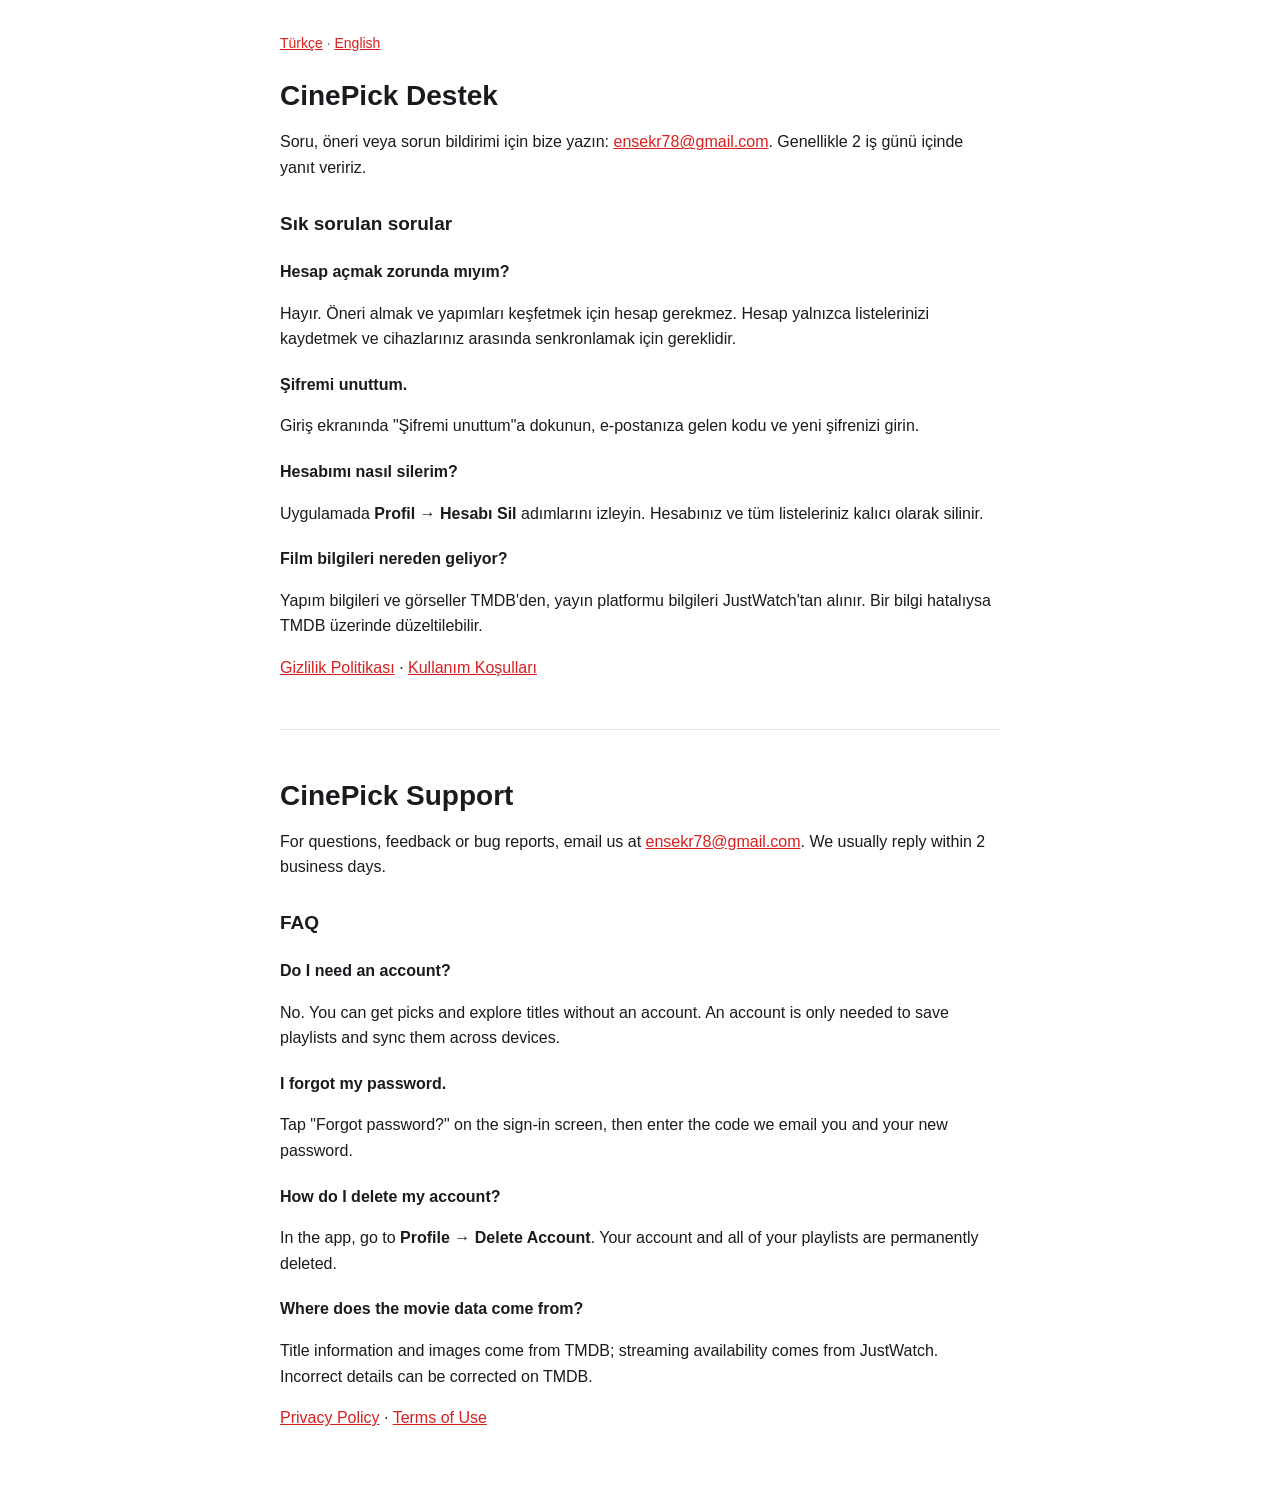
==== support.html @ 38d4e5ef "CinePick privacy policy, terms of use and support pages" ====
<!doctype html>
<html lang="tr">
<head>
  <meta charset="utf-8">
  <meta name="viewport" content="width=device-width, initial-scale=1">
  <title>CinePick – Destek / Support</title>
  <link rel="stylesheet" href="style.css">
</head>
<body>
  <main>
    <nav class="lang"><a href="#tr">Türkçe</a> · <a href="#en">English</a></nav>

    <section id="tr" lang="tr">
      <h1>CinePick Destek</h1>
      <p>Soru, öneri veya sorun bildirimi için bize yazın: <a href="mailto:ensekr78@gmail.com">ensekr78@gmail.com</a>. Genellikle 2 iş günü içinde yanıt veririz.</p>

      <h2>Sık sorulan sorular</h2>
      <h3>Hesap açmak zorunda mıyım?</h3>
      <p>Hayır. Öneri almak ve yapımları keşfetmek için hesap gerekmez. Hesap yalnızca listelerinizi kaydetmek ve cihazlarınız arasında senkronlamak için gereklidir.</p>
      <h3>Şifremi unuttum.</h3>
      <p>Giriş ekranında "Şifremi unuttum"a dokunun, e-postanıza gelen kodu ve yeni şifrenizi girin.</p>
      <h3>Hesabımı nasıl silerim?</h3>
      <p>Uygulamada <strong>Profil → Hesabı Sil</strong> adımlarını izleyin. Hesabınız ve tüm listeleriniz kalıcı olarak silinir.</p>
      <h3>Film bilgileri nereden geliyor?</h3>
      <p>Yapım bilgileri ve görseller TMDB'den, yayın platformu bilgileri JustWatch'tan alınır. Bir bilgi hatalıysa TMDB üzerinde düzeltilebilir.</p>
      <p><a href="privacy.html#tr">Gizlilik Politikası</a> · <a href="terms.html#tr">Kullanım Koşulları</a></p>
    </section>

    <hr>

    <section id="en" lang="en">
      <h1>CinePick Support</h1>
      <p>For questions, feedback or bug reports, email us at <a href="mailto:ensekr78@gmail.com">ensekr78@gmail.com</a>. We usually reply within 2 business days.</p>

      <h2>FAQ</h2>
      <h3>Do I need an account?</h3>
      <p>No. You can get picks and explore titles without an account. An account is only needed to save playlists and sync them across devices.</p>
      <h3>I forgot my password.</h3>
      <p>Tap "Forgot password?" on the sign-in screen, then enter the code we email you and your new password.</p>
      <h3>How do I delete my account?</h3>
      <p>In the app, go to <strong>Profile → Delete Account</strong>. Your account and all of your playlists are permanently deleted.</p>
      <h3>Where does the movie data come from?</h3>
      <p>Title information and images come from TMDB; streaming availability comes from JustWatch. Incorrect details can be corrected on TMDB.</p>
      <p><a href="privacy.html#en">Privacy Policy</a> · <a href="terms.html#en">Terms of Use</a></p>
    </section>
  </main>
</body>
</html>
---- style.css ----
:root {
  --bg: #ffffff;
  --text: #1a1a1f;
  --muted: #6b6b76;
  --link: #d91f1f;
  --rule: #e6e6ea;
}

@media (prefers-color-scheme: dark) {
  :root {
    --bg: #07090f;
    --text: #f2f2f5;
    --muted: #9a9aa6;
    --link: #ff5c5c;
    --rule: #22242c;
  }
}

body {
  margin: 0;
  background: var(--bg);
  color: var(--text);
  font: 16px/1.6 -apple-system, BlinkMacSystemFont, "Segoe UI", Roboto, sans-serif;
}

main {
  max-width: 720px;
  margin: 0 auto;
  padding: 32px 16px 64px;
}

h1 { font-size: 28px; line-height: 1.25; margin: 0 0 8px; }
h2 { font-size: 19px; margin: 28px 0 8px; }
h3 { font-size: 16px; margin: 20px 0 4px; }
a { color: var(--link); }
ul { padding-left: 20px; }
li { margin-bottom: 6px; }
hr { border: 0; border-top: 1px solid var(--rule); margin: 48px 0; }
.muted { color: var(--muted); font-size: 14px; }
.lang { font-size: 14px; margin-bottom: 24px; color: var(--muted); }
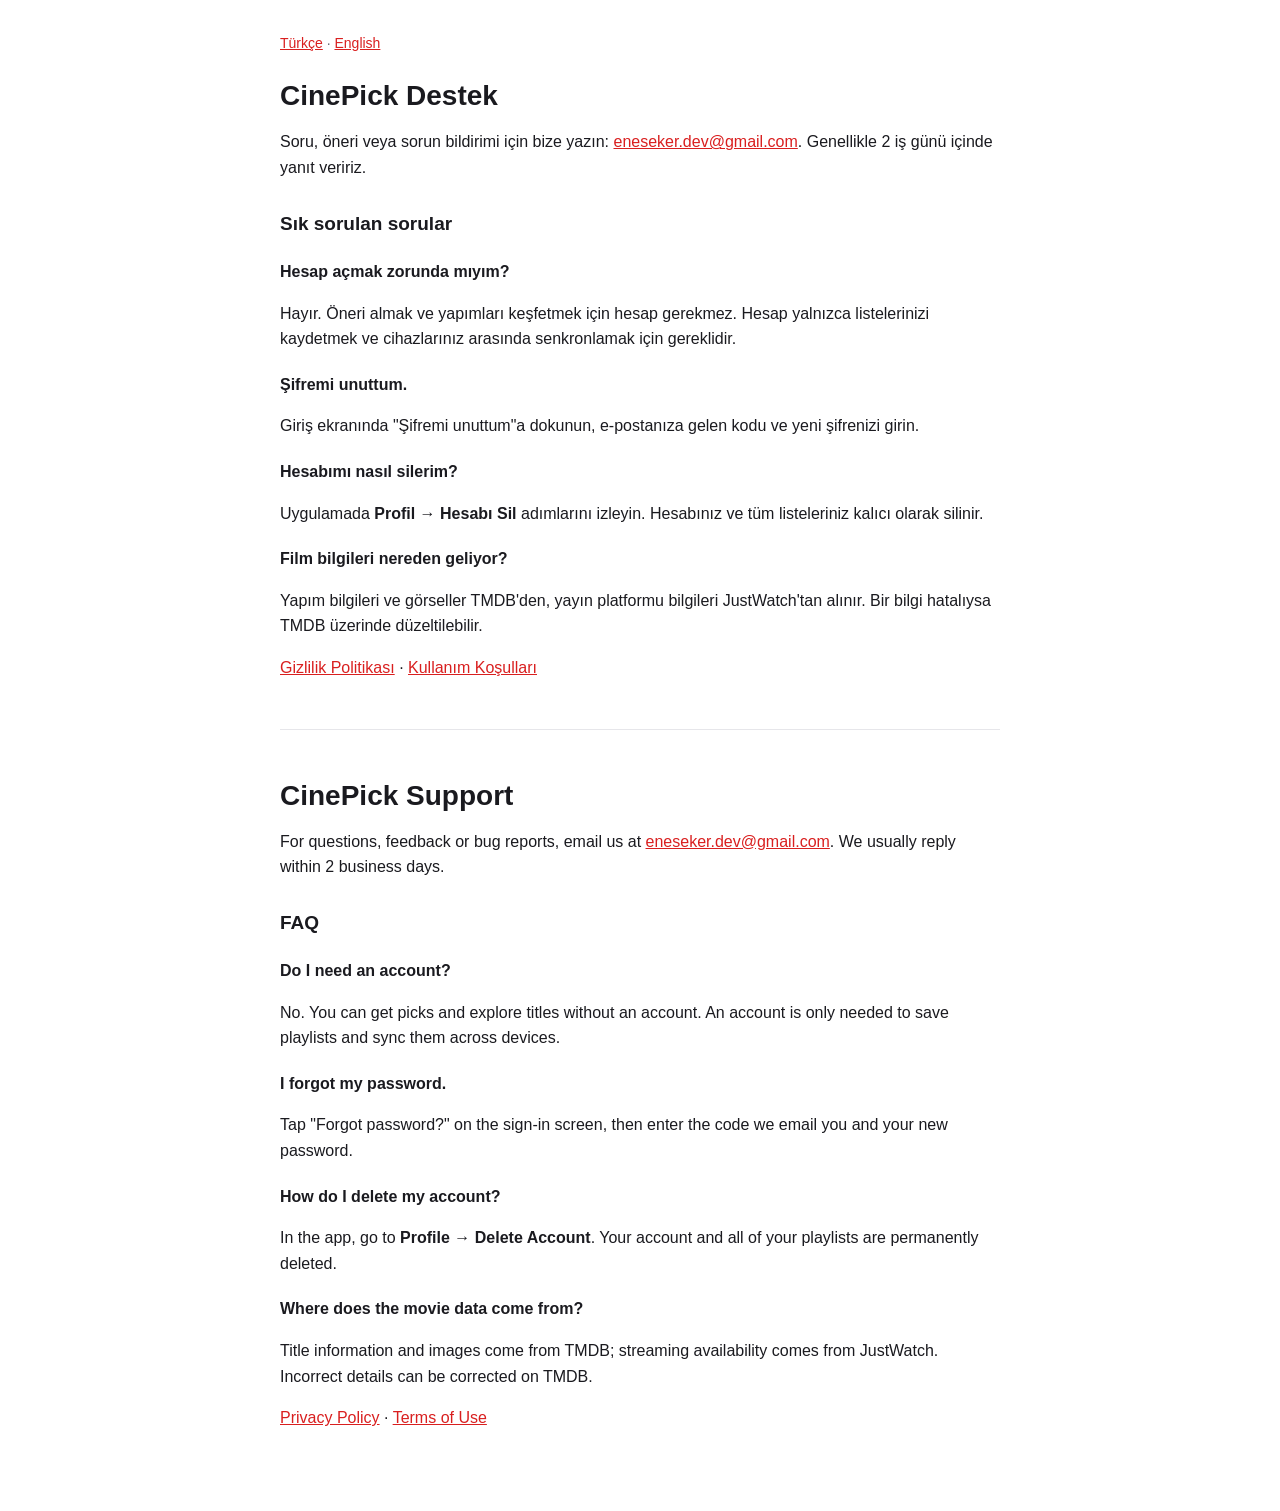
==== commit 33d7fa53: "İletişim e-postası eneseker.dev@gmail.com olarak güncellendi" ====
--- a/support.html
+++ b/support.html
@@ -12,7 +12,7 @@
 
     <section id="tr" lang="tr">
       <h1>CinePick Destek</h1>
-      <p>Soru, öneri veya sorun bildirimi için bize yazın: <a href="mailto:ensekr78@gmail.com">ensekr78@gmail.com</a>. Genellikle 2 iş günü içinde yanıt veririz.</p>
+      <p>Soru, öneri veya sorun bildirimi için bize yazın: <a href="mailto:eneseker.dev@gmail.com">eneseker.dev@gmail.com</a>. Genellikle 2 iş günü içinde yanıt veririz.</p>
 
       <h2>Sık sorulan sorular</h2>
       <h3>Hesap açmak zorunda mıyım?</h3>
@@ -30,7 +30,7 @@
 
     <section id="en" lang="en">
       <h1>CinePick Support</h1>
-      <p>For questions, feedback or bug reports, email us at <a href="mailto:ensekr78@gmail.com">ensekr78@gmail.com</a>. We usually reply within 2 business days.</p>
+      <p>For questions, feedback or bug reports, email us at <a href="mailto:eneseker.dev@gmail.com">eneseker.dev@gmail.com</a>. We usually reply within 2 business days.</p>
 
       <h2>FAQ</h2>
       <h3>Do I need an account?</h3>
